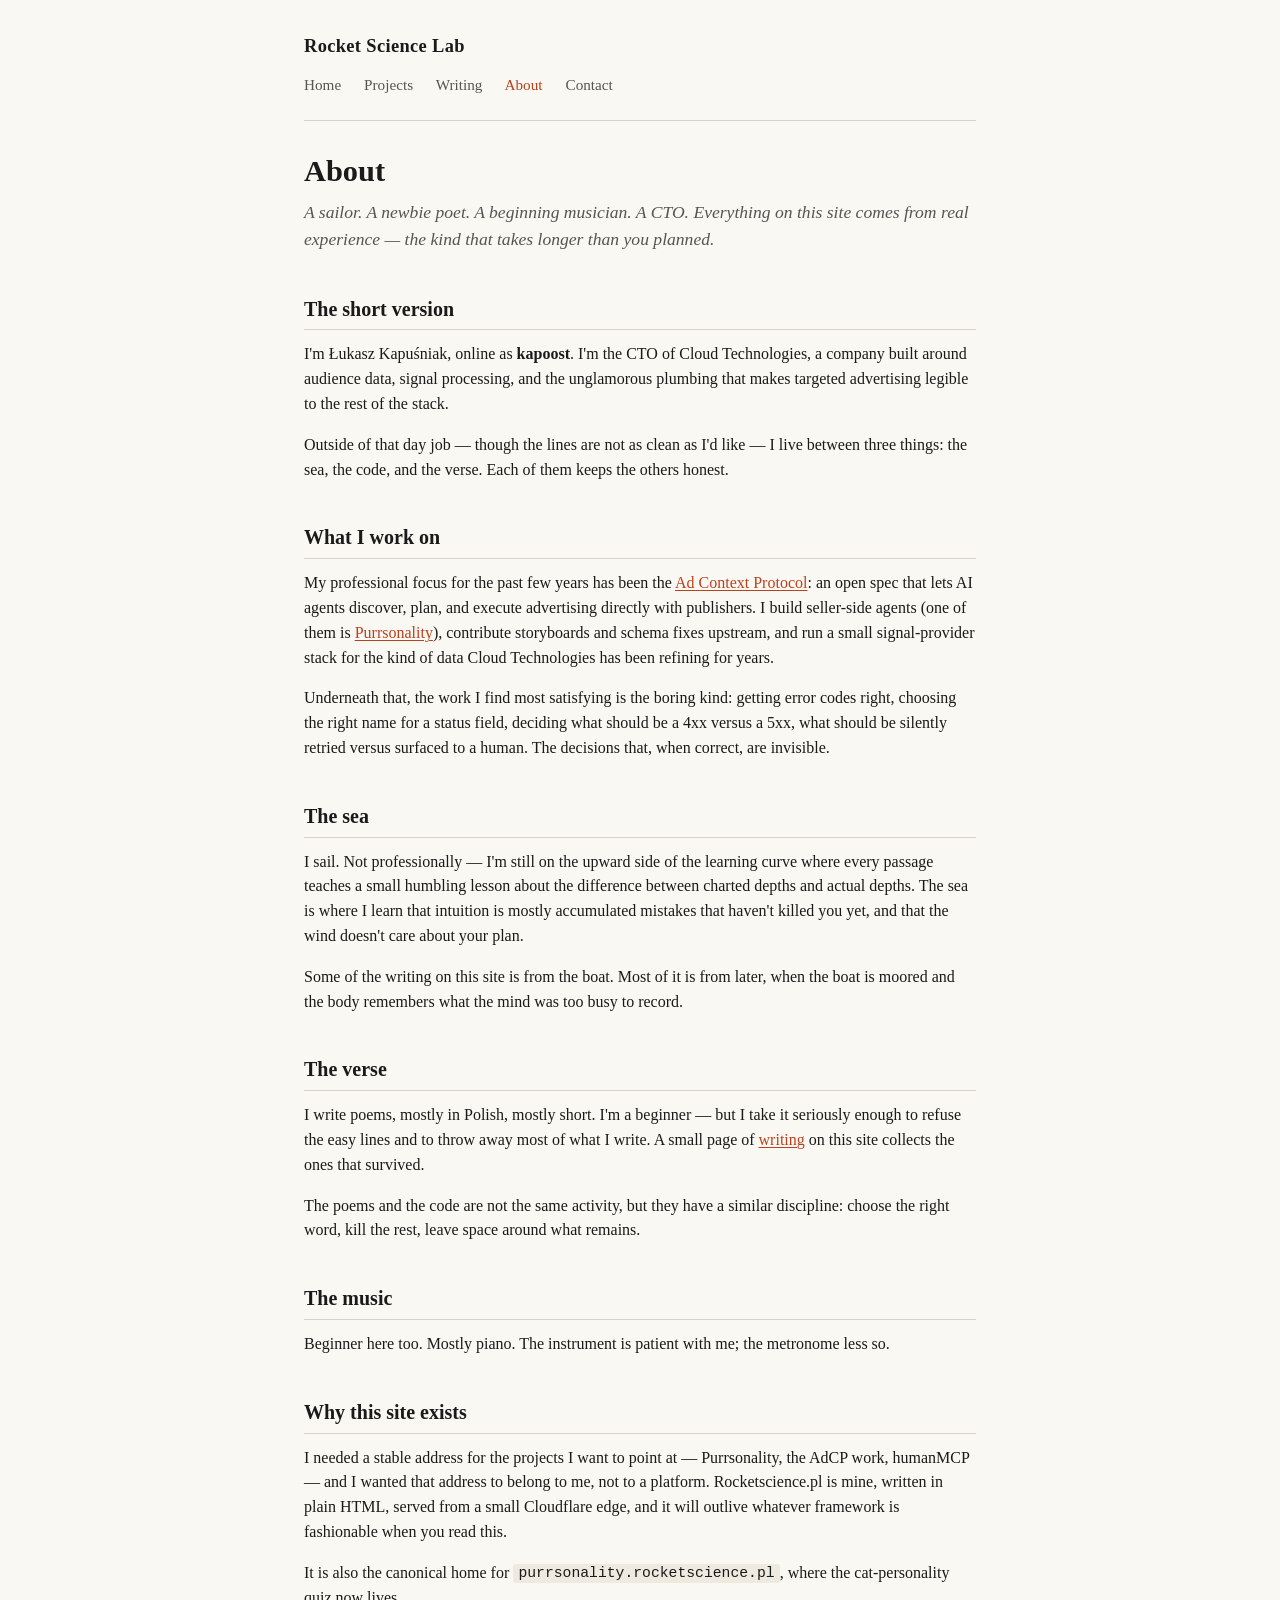
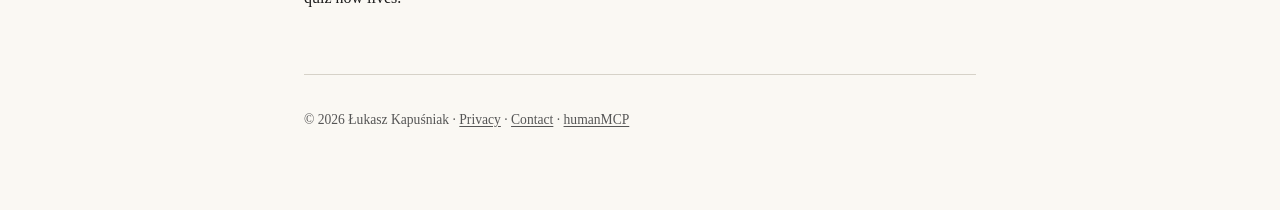
==== about.html @ f041d867 "feat: real AdSense pub-5966738693035119 + script tag in <head>" ====
<!doctype html>
<html lang="en">
<head>
<meta charset="utf-8">
<meta name="viewport" content="width=device-width,initial-scale=1">
<title>About — Rocket Science Lab</title>
<meta name="description" content="About Łukasz Kapuśniak (kapoost): CTO, sailor, beginner poet, beginner musician. The person behind Rocket Science Lab.">
<link rel="canonical" href="https://rocketscience.pl/about.html">
<script async src="https://pagead2.googlesyndication.com/pagead/js/adsbygoogle.js?client=ca-pub-5966738693035119" crossorigin="anonymous"></script>
<link rel="stylesheet" href="/styles.css">
</head>
<body>
<header>
  <a class="brand" href="/">Rocket Science Lab</a>
  <nav>
    <a href="/">Home</a>
    <a href="/projects.html">Projects</a>
    <a href="/writing.html">Writing</a>
    <a href="/about.html" aria-current="page">About</a>
    <a href="/contact.html">Contact</a>
  </nav>
</header>

<main>
  <h1>About</h1>
  <p class="lede">A sailor. A newbie poet. A beginning musician. A CTO. Everything on this site comes from real experience — the kind that takes longer than you planned.</p>

  <h2>The short version</h2>
  <p>I'm Łukasz Kapuśniak, online as <strong>kapoost</strong>. I'm the CTO of Cloud Technologies, a company built around audience data, signal processing, and the unglamorous plumbing that makes targeted advertising legible to the rest of the stack.</p>
  <p>Outside of that day job — though the lines are not as clean as I'd like — I live between three things: the sea, the code, and the verse. Each of them keeps the others honest.</p>

  <h2>What I work on</h2>
  <p>My professional focus for the past few years has been the <a href="https://adcontextprotocol.org">Ad Context Protocol</a>: an open spec that lets AI agents discover, plan, and execute advertising directly with publishers. I build seller-side agents (one of them is <a href="/projects.html#purrsonality">Purrsonality</a>), contribute storyboards and schema fixes upstream, and run a small signal-provider stack for the kind of data Cloud Technologies has been refining for years.</p>
  <p>Underneath that, the work I find most satisfying is the boring kind: getting error codes right, choosing the right name for a status field, deciding what should be a 4xx versus a 5xx, what should be silently retried versus surfaced to a human. The decisions that, when correct, are invisible.</p>

  <h2>The sea</h2>
  <p>I sail. Not professionally — I'm still on the upward side of the learning curve where every passage teaches a small humbling lesson about the difference between charted depths and actual depths. The sea is where I learn that intuition is mostly accumulated mistakes that haven't killed you yet, and that the wind doesn't care about your plan.</p>
  <p>Some of the writing on this site is from the boat. Most of it is from later, when the boat is moored and the body remembers what the mind was too busy to record.</p>

  <h2>The verse</h2>
  <p>I write poems, mostly in Polish, mostly short. I'm a beginner — but I take it seriously enough to refuse the easy lines and to throw away most of what I write. A small page of <a href="/writing.html">writing</a> on this site collects the ones that survived.</p>
  <p>The poems and the code are not the same activity, but they have a similar discipline: choose the right word, kill the rest, leave space around what remains.</p>

  <h2>The music</h2>
  <p>Beginner here too. Mostly piano. The instrument is patient with me; the metronome less so.</p>

  <h2>Why this site exists</h2>
  <p>I needed a stable address for the projects I want to point at — Purrsonality, the AdCP work, humanMCP — and I wanted that address to belong to me, not to a platform. Rocketscience.pl is mine, written in plain HTML, served from a small Cloudflare edge, and it will outlive whatever framework is fashionable when you read this.</p>
  <p>It is also the canonical home for <code>purrsonality.rocketscience.pl</code>, where the cat-personality quiz now lives.</p>
</main>

<footer>
  <p>© 2026 Łukasz Kapuśniak · <a href="/privacy.html">Privacy</a> · <a href="/contact.html">Contact</a> · <a href="https://kapoost.humanmcp.net">humanMCP</a></p>
</footer>
</body>
</html>
---- styles.css ----
:root {
  --bg: #faf8f3;
  --fg: #1a1a1a;
  --dim: #555;
  --line: #d6d2c8;
  --accent: #b8421f;
  --code-bg: #efeae0;
}

@media (prefers-color-scheme: dark) {
  :root {
    --bg: #15161a;
    --fg: #e8e6e0;
    --dim: #999;
    --line: #2e2f35;
    --accent: #ff7a4d;
    --code-bg: #1f2128;
  }
}

* { box-sizing: border-box; }

html {
  font: 16px/1.55 ui-serif, Georgia, "Iowan Old Style", serif;
  background: var(--bg);
  color: var(--fg);
}

body {
  margin: 0;
  padding: 2rem 1.5rem 4rem;
  max-width: 720px;
  margin-inline: auto;
}

header {
  border-bottom: 1px solid var(--line);
  padding-bottom: 1.5rem;
  margin-bottom: 2rem;
}

header a.brand {
  font-weight: 700;
  font-size: 1.15rem;
  letter-spacing: 0.02em;
  color: var(--fg);
  text-decoration: none;
}

nav {
  margin-top: 0.75rem;
  font-size: 0.95rem;
}

nav a {
  margin-right: 1.2rem;
  color: var(--dim);
  text-decoration: none;
}

nav a:hover, nav a[aria-current="page"] {
  color: var(--accent);
}

h1 {
  font-size: 1.9rem;
  line-height: 1.2;
  margin: 0 0 0.5rem;
}

h2 {
  font-size: 1.25rem;
  margin: 2.5rem 0 0.75rem;
  border-bottom: 1px solid var(--line);
  padding-bottom: 0.3rem;
}

h3 { font-size: 1.05rem; margin: 1.5rem 0 0.4rem; }

p { margin: 0.6rem 0 1rem; }

a {
  color: var(--accent);
  text-decoration: underline;
  text-decoration-thickness: 1px;
  text-underline-offset: 0.15em;
}

.lede {
  font-size: 1.1rem;
  color: var(--dim);
  font-style: italic;
}

ul { padding-left: 1.2rem; }
li { margin: 0.3rem 0; }

code {
  font-family: ui-monospace, SFMono-Regular, Menlo, monospace;
  font-size: 0.92em;
  background: var(--code-bg);
  padding: 0.1em 0.35em;
  border-radius: 3px;
}

blockquote {
  margin: 1.5rem 0;
  padding-left: 1rem;
  border-left: 3px solid var(--accent);
  color: var(--dim);
  font-style: italic;
}

footer {
  margin-top: 4rem;
  padding-top: 1.5rem;
  border-top: 1px solid var(--line);
  font-size: 0.85rem;
  color: var(--dim);
}

footer a { color: var(--dim); }

.project {
  padding: 1rem 0;
  border-bottom: 1px dashed var(--line);
}

.project:last-child { border-bottom: none; }

.tag {
  display: inline-block;
  font-size: 0.75rem;
  padding: 0.1em 0.5em;
  background: var(--code-bg);
  color: var(--dim);
  border-radius: 3px;
  margin-right: 0.4rem;
  text-transform: uppercase;
  letter-spacing: 0.05em;
}
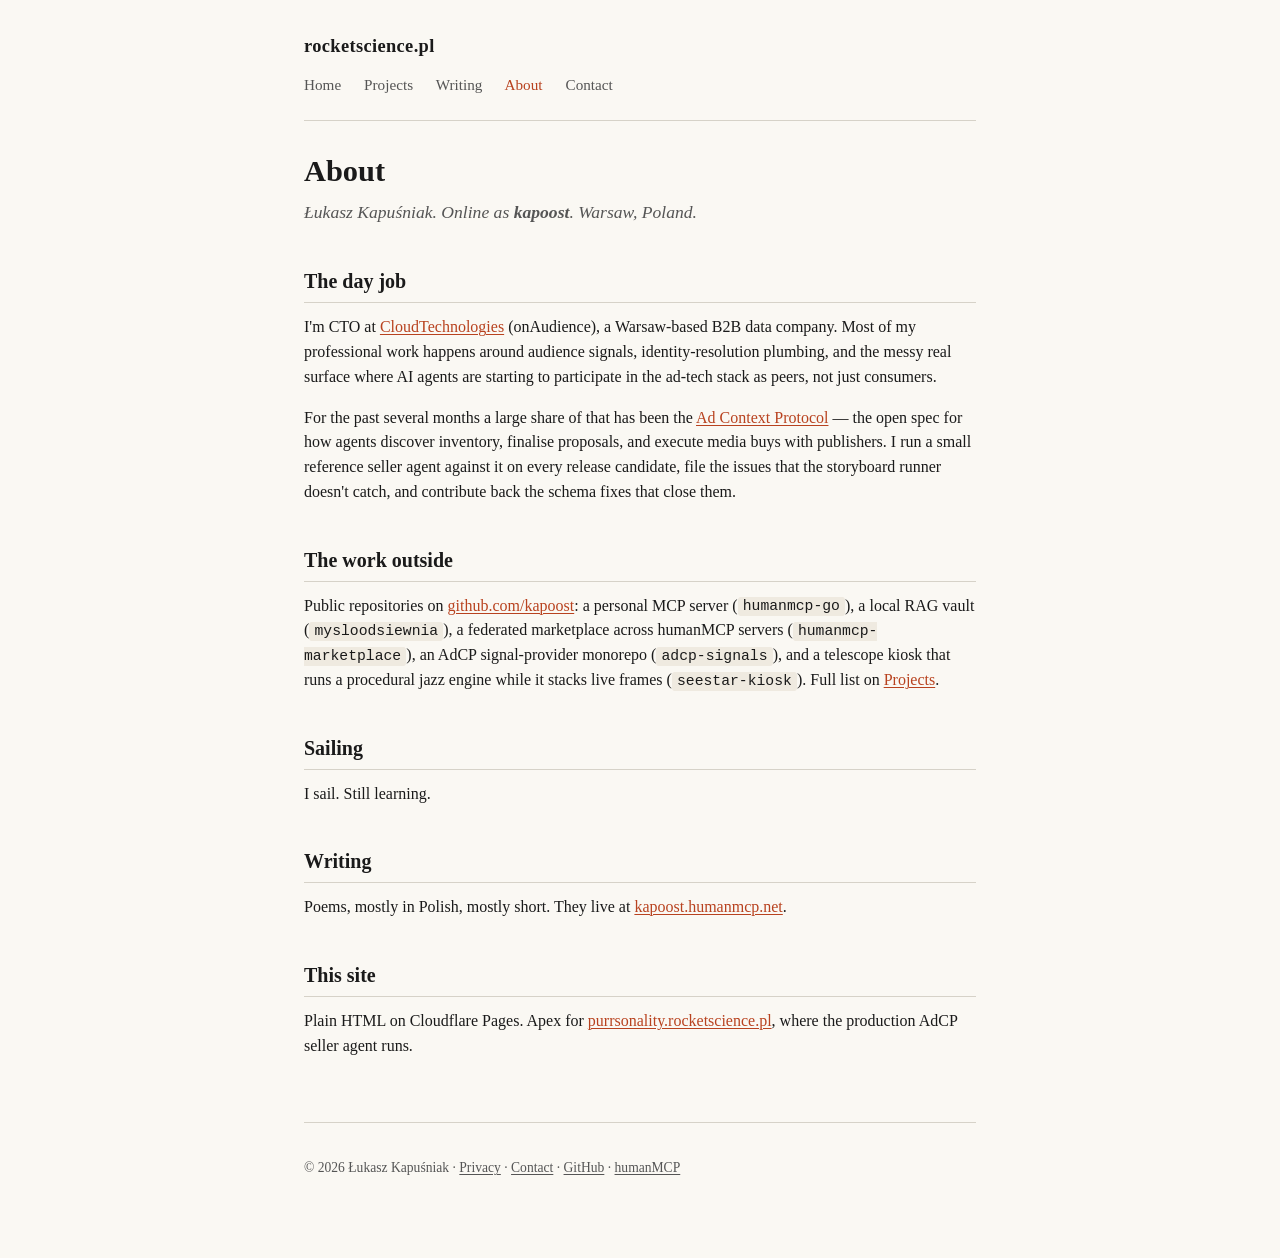
==== commit 48e5eb7a: "content: GitHub-driven about/projects, trim ego Index, About, Projects, Writing, Contact rewritten t" ====
--- a/about.html
+++ b/about.html
@@ -3,54 +3,47 @@
 <head>
 <meta charset="utf-8">
 <meta name="viewport" content="width=device-width,initial-scale=1">
-<title>About — Rocket Science Lab</title>
-<meta name="description" content="About Łukasz Kapuśniak (kapoost): CTO, sailor, beginner poet, beginner musician. The person behind Rocket Science Lab.">
-<link rel="canonical" href="https://rocketscience.pl/about.html">
+<title>About — rocketscience.pl</title>
+<meta name="description" content="Łukasz Kapuśniak (kapoost): CTO at CloudTechnologies, AdCP contributor, builder of small reliable things. Warsaw, Poland.">
+<link rel="canonical" href="https://rocketscience.pl/about">
 <script async src="https://pagead2.googlesyndication.com/pagead/js/adsbygoogle.js?client=ca-pub-5966738693035119" crossorigin="anonymous"></script>
 <link rel="stylesheet" href="/styles.css">
 </head>
 <body>
 <header>
-  <a class="brand" href="/">Rocket Science Lab</a>
+  <a class="brand" href="/">rocketscience.pl</a>
   <nav>
     <a href="/">Home</a>
-    <a href="/projects.html">Projects</a>
-    <a href="/writing.html">Writing</a>
-    <a href="/about.html" aria-current="page">About</a>
-    <a href="/contact.html">Contact</a>
+    <a href="/projects">Projects</a>
+    <a href="/writing">Writing</a>
+    <a href="/about" aria-current="page">About</a>
+    <a href="/contact">Contact</a>
   </nav>
 </header>
 
 <main>
   <h1>About</h1>
-  <p class="lede">A sailor. A newbie poet. A beginning musician. A CTO. Everything on this site comes from real experience — the kind that takes longer than you planned.</p>
+  <p class="lede">Łukasz Kapuśniak. Online as <strong>kapoost</strong>. Warsaw, Poland.</p>
 
-  <h2>The short version</h2>
-  <p>I'm Łukasz Kapuśniak, online as <strong>kapoost</strong>. I'm the CTO of Cloud Technologies, a company built around audience data, signal processing, and the unglamorous plumbing that makes targeted advertising legible to the rest of the stack.</p>
-  <p>Outside of that day job — though the lines are not as clean as I'd like — I live between three things: the sea, the code, and the verse. Each of them keeps the others honest.</p>
+  <h2>The day job</h2>
+  <p>I'm CTO at <a href="https://onaudience.com">CloudTechnologies</a> (onAudience), a Warsaw-based B2B data company. Most of my professional work happens around audience signals, identity-resolution plumbing, and the messy real surface where AI agents are starting to participate in the ad-tech stack as peers, not just consumers.</p>
+  <p>For the past several months a large share of that has been the <a href="https://adcontextprotocol.org">Ad Context Protocol</a> — the open spec for how agents discover inventory, finalise proposals, and execute media buys with publishers. I run a small reference seller agent against it on every release candidate, file the issues that the storyboard runner doesn't catch, and contribute back the schema fixes that close them.</p>
 
-  <h2>What I work on</h2>
-  <p>My professional focus for the past few years has been the <a href="https://adcontextprotocol.org">Ad Context Protocol</a>: an open spec that lets AI agents discover, plan, and execute advertising directly with publishers. I build seller-side agents (one of them is <a href="/projects.html#purrsonality">Purrsonality</a>), contribute storyboards and schema fixes upstream, and run a small signal-provider stack for the kind of data Cloud Technologies has been refining for years.</p>
-  <p>Underneath that, the work I find most satisfying is the boring kind: getting error codes right, choosing the right name for a status field, deciding what should be a 4xx versus a 5xx, what should be silently retried versus surfaced to a human. The decisions that, when correct, are invisible.</p>
+  <h2>The work outside</h2>
+  <p>Public repositories on <a href="https://github.com/kapoost">github.com/kapoost</a>: a personal MCP server (<code>humanmcp-go</code>), a local RAG vault (<code>mysloodsiewnia</code>), a federated marketplace across humanMCP servers (<code>humanmcp-marketplace</code>), an AdCP signal-provider monorepo (<code>adcp-signals</code>), and a telescope kiosk that runs a procedural jazz engine while it stacks live frames (<code>seestar-kiosk</code>). Full list on <a href="/projects">Projects</a>.</p>
 
-  <h2>The sea</h2>
-  <p>I sail. Not professionally — I'm still on the upward side of the learning curve where every passage teaches a small humbling lesson about the difference between charted depths and actual depths. The sea is where I learn that intuition is mostly accumulated mistakes that haven't killed you yet, and that the wind doesn't care about your plan.</p>
-  <p>Some of the writing on this site is from the boat. Most of it is from later, when the boat is moored and the body remembers what the mind was too busy to record.</p>
+  <h2>Sailing</h2>
+  <p>I sail. Still learning.</p>
 
-  <h2>The verse</h2>
-  <p>I write poems, mostly in Polish, mostly short. I'm a beginner — but I take it seriously enough to refuse the easy lines and to throw away most of what I write. A small page of <a href="/writing.html">writing</a> on this site collects the ones that survived.</p>
-  <p>The poems and the code are not the same activity, but they have a similar discipline: choose the right word, kill the rest, leave space around what remains.</p>
+  <h2>Writing</h2>
+  <p>Poems, mostly in Polish, mostly short. They live at <a href="https://kapoost.humanmcp.net">kapoost.humanmcp.net</a>.</p>
 
-  <h2>The music</h2>
-  <p>Beginner here too. Mostly piano. The instrument is patient with me; the metronome less so.</p>
-
-  <h2>Why this site exists</h2>
-  <p>I needed a stable address for the projects I want to point at — Purrsonality, the AdCP work, humanMCP — and I wanted that address to belong to me, not to a platform. Rocketscience.pl is mine, written in plain HTML, served from a small Cloudflare edge, and it will outlive whatever framework is fashionable when you read this.</p>
-  <p>It is also the canonical home for <code>purrsonality.rocketscience.pl</code>, where the cat-personality quiz now lives.</p>
+  <h2>This site</h2>
+  <p>Plain HTML on Cloudflare Pages. Apex for <a href="https://purrsonality.rocketscience.pl">purrsonality.rocketscience.pl</a>, where the production AdCP seller agent runs.</p>
 </main>
 
 <footer>
-  <p>© 2026 Łukasz Kapuśniak · <a href="/privacy.html">Privacy</a> · <a href="/contact.html">Contact</a> · <a href="https://kapoost.humanmcp.net">humanMCP</a></p>
+  <p>© 2026 Łukasz Kapuśniak · <a href="/privacy">Privacy</a> · <a href="/contact">Contact</a> · <a href="https://github.com/kapoost">GitHub</a> · <a href="https://kapoost.humanmcp.net">humanMCP</a></p>
 </footer>
 </body>
 </html>
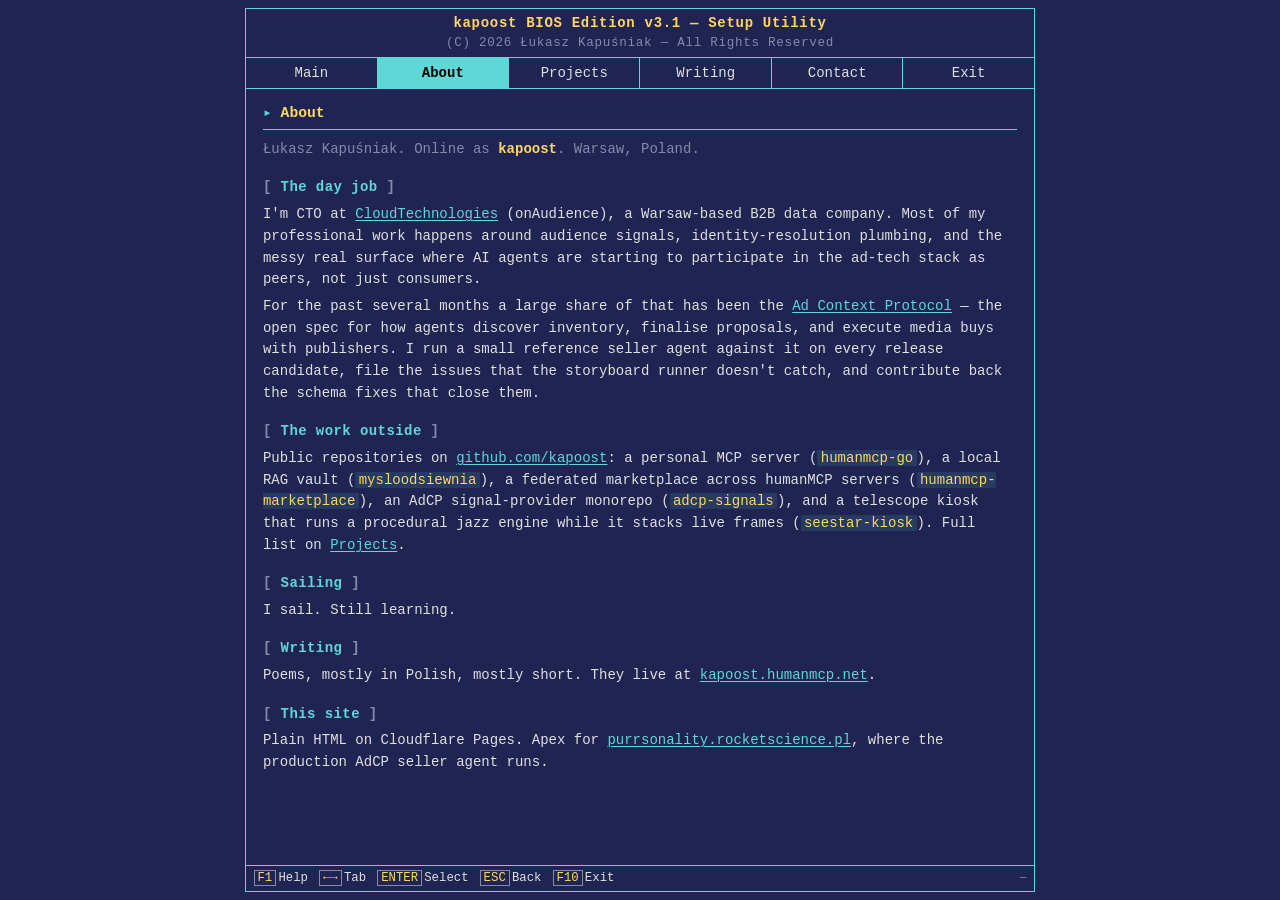
==== commit db0ed737: "style: BIOS chrome — title bar, tabs, status bar, keyboard nav CSS rewritten as kapoost BIOS Edition" ====
--- a/about.html
+++ b/about.html
@@ -10,16 +10,18 @@
 <link rel="stylesheet" href="/styles.css">
 </head>
 <body>
-<header>
-  <a class="brand" href="/">rocketscience.pl</a>
-  <nav>
-    <a href="/">Home</a>
-    <a href="/projects">Projects</a>
-    <a href="/writing">Writing</a>
-    <a href="/about" aria-current="page">About</a>
-    <a href="/contact">Contact</a>
-  </nav>
-</header>
+<div class="bios-title">
+  kapoost BIOS Edition v3.1 — Setup Utility
+  <span class="copy">(C) 2026 Łukasz Kapuśniak — All Rights Reserved</span>
+</div>
+<nav class="bios-tabs">
+  <a href="/">Main</a>
+  <a href="/about" aria-current="page">About</a>
+  <a href="/projects">Projects</a>
+  <a href="/writing">Writing</a>
+  <a href="/contact">Contact</a>
+  <a href="/privacy">Exit</a>
+</nav>
 
 <main>
   <h1>About</h1>
@@ -42,8 +44,16 @@
   <p>Plain HTML on Cloudflare Pages. Apex for <a href="https://purrsonality.rocketscience.pl">purrsonality.rocketscience.pl</a>, where the production AdCP seller agent runs.</p>
 </main>
 
-<footer>
-  <p>© 2026 Łukasz Kapuśniak · <a href="/privacy">Privacy</a> · <a href="/contact">Contact</a> · <a href="https://github.com/kapoost">GitHub</a> · <a href="https://kapoost.humanmcp.net">humanMCP</a></p>
+<footer class="bios-status">
+  <div class="keys">
+    <span><kbd>F1</kbd>Help</span>
+    <span><kbd>←→</kbd>Tab</span>
+    <span><kbd>ENTER</kbd>Select</span>
+    <span><kbd>ESC</kbd>Back</span>
+    <span><kbd>F10</kbd>Exit</span>
+  </div>
+  <span class="meta clock">—</span>
 </footer>
+<script src="/bios.js" defer></script>
 </body>
 </html>
--- a/styles.css
+++ b/styles.css
@@ -1,141 +1,243 @@
 :root {
-  --bg: #faf8f3;
-  --fg: #1a1a1a;
-  --dim: #555;
-  --line: #d6d2c8;
-  --accent: #b8421f;
-  --code-bg: #efeae0;
-}
-
-@media (prefers-color-scheme: dark) {
-  :root {
-    --bg: #15161a;
-    --fg: #e8e6e0;
-    --dim: #999;
-    --line: #2e2f35;
-    --accent: #ff7a4d;
-    --code-bg: #1f2128;
-  }
-}
-
-* { box-sizing: border-box; }
+  --bg: #1F2452;
+  --fg: #E0E0E0;
+  --accent: #5FD7D7;
+  --highlight: #FFD75F;
+  --dim: #8888AA;
+  --border: #5FD7D7;
+  --danger: #FF5F5F;
+  --select-bg: #5FD7D7;
+  --select-fg: #000;
+  --code-bg: rgba(95, 215, 215, 0.12);
+}
+
+*, *::before, *::after { box-sizing: border-box; margin: 0; padding: 0; }
 
 html {
-  font: 16px/1.55 ui-serif, Georgia, "Iowan Old Style", serif;
   background: var(--bg);
   color: var(--fg);
+  font: 14px/1.55 ui-monospace, "Cascadia Mono", "Cascadia Code", Consolas, "Liberation Mono", monospace;
+  -webkit-text-size-adjust: 100%;
 }
 
 body {
-  margin: 0;
-  padding: 2rem 1.5rem 4rem;
-  max-width: 720px;
-  margin-inline: auto;
-}
-
-header {
-  border-bottom: 1px solid var(--line);
-  padding-bottom: 1.5rem;
-  margin-bottom: 2rem;
-}
-
-header a.brand {
-  font-weight: 700;
-  font-size: 1.15rem;
-  letter-spacing: 0.02em;
+  min-height: 100vh;
+  max-width: 96ch;
+  margin: 0 auto;
+  padding: 1ch;
+  display: flex;
+  flex-direction: column;
+}
+
+/* BIOS title bar */
+.bios-title {
+  border: 1px solid var(--border);
+  padding: 0.4ch 1ch;
+  text-align: center;
+  color: var(--highlight);
+  font-weight: bold;
+  letter-spacing: 0.05em;
+}
+
+.bios-title .copy { color: var(--dim); font-weight: normal; font-size: 0.9em; display: block; }
+
+/* BIOS tabs */
+nav.bios-tabs {
+  display: flex;
+  border: 1px solid var(--border);
+  border-top: none;
+}
+
+nav.bios-tabs a {
+  flex: 1;
+  text-align: center;
+  padding: 0.5ch 0.5ch;
   color: var(--fg);
   text-decoration: none;
-}
-
-nav {
-  margin-top: 0.75rem;
-  font-size: 0.95rem;
-}
-
-nav a {
-  margin-right: 1.2rem;
-  color: var(--dim);
-  text-decoration: none;
-}
-
-nav a:hover, nav a[aria-current="page"] {
+  border-right: 1px solid var(--border);
+  white-space: nowrap;
+}
+
+nav.bios-tabs a:last-child { border-right: none; }
+
+nav.bios-tabs a:hover,
+nav.bios-tabs a:focus {
+  background: var(--select-bg);
+  color: var(--select-fg);
+  outline: none;
+}
+
+nav.bios-tabs a[aria-current="page"] {
+  background: var(--select-bg);
+  color: var(--select-fg);
+  font-weight: bold;
+}
+
+/* Main panel */
+main {
+  flex: 1;
+  border: 1px solid var(--border);
+  border-top: none;
+  padding: 1.5ch 2ch 2ch;
+  min-height: 55vh;
+}
+
+h1 {
+  color: var(--highlight);
+  font-size: 1.05em;
+  border-bottom: 1px solid var(--border);
+  padding-bottom: 0.5ch;
+  margin-bottom: 1ch;
+}
+
+h1::before { content: "▸ "; color: var(--accent); }
+
+h2 {
   color: var(--accent);
-}
-
-h1 {
-  font-size: 1.9rem;
-  line-height: 1.2;
-  margin: 0 0 0.5rem;
-}
-
-h2 {
-  font-size: 1.25rem;
-  margin: 2.5rem 0 0.75rem;
-  border-bottom: 1px solid var(--line);
-  padding-bottom: 0.3rem;
-}
-
-h3 { font-size: 1.05rem; margin: 1.5rem 0 0.4rem; }
-
-p { margin: 0.6rem 0 1rem; }
+  font-size: 1em;
+  margin-top: 2ch;
+  margin-bottom: 0.6ch;
+  letter-spacing: 0.03em;
+}
+
+h2::before { content: "[ "; color: var(--dim); }
+h2::after  { content: " ]"; color: var(--dim); }
+
+h3 {
+  color: var(--fg);
+  font-size: 1em;
+  margin-top: 1.2ch;
+  margin-bottom: 0.3ch;
+}
+
+p { margin: 0.6ch 0; }
+
+ul {
+  padding-left: 2.5ch;
+  margin: 0.6ch 0;
+  list-style: none;
+}
+
+ul li::before { content: "• "; color: var(--accent); margin-left: -1.5ch; }
+li { margin: 0.25ch 0; }
 
 a {
   color: var(--accent);
   text-decoration: underline;
   text-decoration-thickness: 1px;
-  text-underline-offset: 0.15em;
+  text-underline-offset: 2px;
+}
+
+a:hover,
+a:focus {
+  background: var(--accent);
+  color: var(--select-fg);
+  text-decoration: none;
+  outline: none;
+}
+
+strong { color: var(--highlight); font-weight: bold; }
+em { color: var(--dim); font-style: normal; }
+code {
+  background: var(--code-bg);
+  color: var(--highlight);
+  padding: 0 0.4ch;
+  border-radius: 1px;
+  font-family: inherit;
 }
 
 .lede {
-  font-size: 1.1rem;
-  color: var(--dim);
-  font-style: italic;
-}
-
-ul { padding-left: 1.2rem; }
-li { margin: 0.3rem 0; }
-
-code {
-  font-family: ui-monospace, SFMono-Regular, Menlo, monospace;
-  font-size: 0.92em;
-  background: var(--code-bg);
-  padding: 0.1em 0.35em;
-  border-radius: 3px;
+  color: var(--dim);
+  font-style: normal;
+  margin: 0.4ch 0 1ch;
 }
 
 blockquote {
-  margin: 1.5rem 0;
-  padding-left: 1rem;
-  border-left: 3px solid var(--accent);
-  color: var(--dim);
-  font-style: italic;
-}
-
-footer {
-  margin-top: 4rem;
-  padding-top: 1.5rem;
-  border-top: 1px solid var(--line);
-  font-size: 0.85rem;
-  color: var(--dim);
-}
-
-footer a { color: var(--dim); }
-
+  border-left: 2px solid var(--accent);
+  padding-left: 1.5ch;
+  margin: 1ch 0;
+  color: var(--dim);
+}
+
+/* Projects */
 .project {
-  padding: 1rem 0;
-  border-bottom: 1px dashed var(--line);
-}
-
-.project:last-child { border-bottom: none; }
+  border-left: 2px solid var(--accent);
+  padding: 0.5ch 0 0.5ch 1.5ch;
+  margin: 1.2ch 0;
+}
 
 .tag {
   display: inline-block;
-  font-size: 0.75rem;
-  padding: 0.1em 0.5em;
-  background: var(--code-bg);
-  color: var(--dim);
-  border-radius: 3px;
-  margin-right: 0.4rem;
+  border: 1px solid var(--dim);
+  padding: 0 0.5ch;
+  font-size: 0.78em;
+  margin-right: 0.3ch;
+  color: var(--dim);
   text-transform: uppercase;
   letter-spacing: 0.05em;
-}
+  vertical-align: middle;
+}
+
+/* Status bar */
+footer.bios-status {
+  border: 1px solid var(--border);
+  border-top: none;
+  padding: 0.4ch 1ch;
+  font-size: 0.88em;
+  color: var(--fg);
+  display: flex;
+  flex-wrap: wrap;
+  gap: 1.5ch;
+  align-items: center;
+}
+
+footer.bios-status .keys {
+  display: flex;
+  flex-wrap: wrap;
+  gap: 1.5ch;
+}
+
+footer.bios-status kbd {
+  color: var(--highlight);
+  font-family: inherit;
+  border: 1px solid var(--dim);
+  padding: 0 0.4ch;
+  margin-right: 0.3ch;
+}
+
+footer.bios-status .meta {
+  margin-left: auto;
+  color: var(--dim);
+  font-size: 0.92em;
+}
+
+/* CMOS warning slot — hidden by default, JS may show */
+.cmos {
+  display: none;
+  text-align: center;
+  color: var(--danger);
+  padding: 0.4ch 0;
+  border: 1px solid var(--danger);
+  border-top: none;
+  font-size: 0.9em;
+}
+
+.cmos.show { display: block; animation: blink 2.4s infinite; }
+@keyframes blink { 50% { opacity: 0.35; } }
+
+/* Mobile */
+@media (max-width: 640px) {
+  html { font-size: 13px; }
+  nav.bios-tabs { flex-wrap: wrap; }
+  nav.bios-tabs a {
+    flex: 1 0 33%;
+    border-bottom: 1px solid var(--border);
+  }
+  nav.bios-tabs a:nth-last-child(-n+3) { border-bottom: none; }
+  footer.bios-status .keys { gap: 0.8ch; }
+  footer.bios-status .meta { width: 100%; margin-left: 0; }
+}
+
+@media (prefers-reduced-motion: reduce) {
+  .cmos.show { animation: none; }
+}
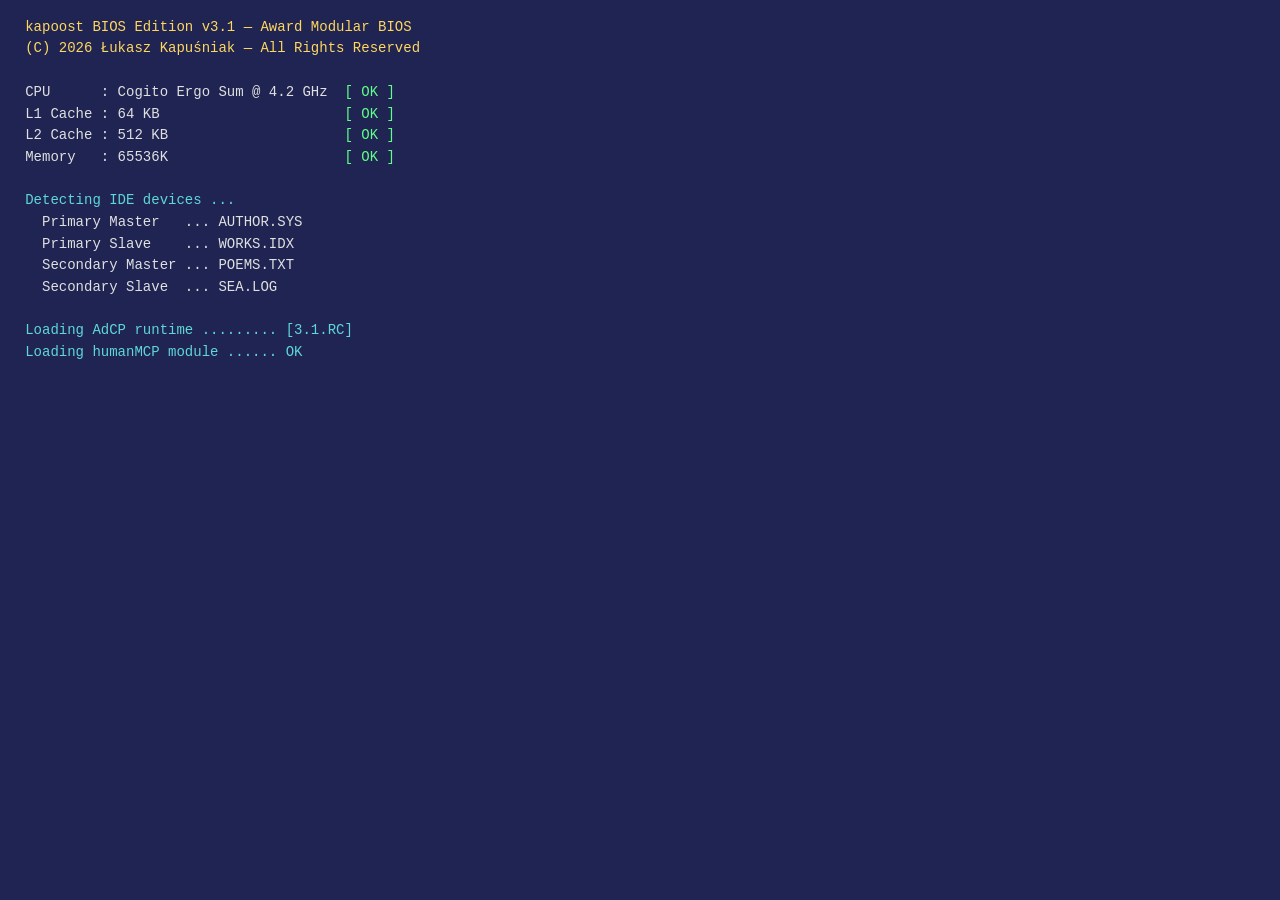
==== commit 06f0f4d5: "fix: replace F-key shortcuts with cross-browser modern set F1/F10 collide with OS / browser conventi" ====
--- a/about.html
+++ b/about.html
@@ -46,11 +46,11 @@
 
 <footer class="bios-status">
   <div class="keys">
-    <span><kbd>F1</kbd>Help</span>
     <span><kbd>←→</kbd>Tab</span>
     <span><kbd>ENTER</kbd>Select</span>
     <span><kbd>ESC</kbd>Back</span>
-    <span><kbd>F10</kbd>Exit</span>
+    <span><kbd>g</kbd>+<kbd>h/a/p/w/c/x</kbd>Jump</span>
+    <span><kbd>?</kbd>Help</span>
   </div>
   <span class="meta clock">—</span>
 </footer>
--- a/styles.css
+++ b/styles.css
@@ -225,6 +225,30 @@
 .cmos.show { display: block; animation: blink 2.4s infinite; }
 @keyframes blink { 50% { opacity: 0.35; } }
 
+/* Boot overlay */
+.bios-boot {
+  position: fixed;
+  inset: 0;
+  background: var(--bg);
+  color: var(--fg);
+  font: inherit;
+  padding: 2ch 3ch;
+  z-index: 9999;
+  overflow: hidden;
+  white-space: pre-wrap;
+  cursor: pointer;
+  transition: opacity 0.3s;
+}
+
+.bios-boot[hidden] { display: none; }
+.bios-boot.fading { opacity: 0; pointer-events: none; }
+.bios-boot .head { color: var(--highlight); }
+.bios-boot .ok { color: #5FFF87; }
+.bios-boot .info { color: var(--accent); }
+.bios-boot .prompt { color: var(--highlight); }
+.bios-boot .cursor { animation: caret 1s steps(1) infinite; }
+@keyframes caret { 50% { opacity: 0; } }
+
 /* Mobile */
 @media (max-width: 640px) {
   html { font-size: 13px; }
